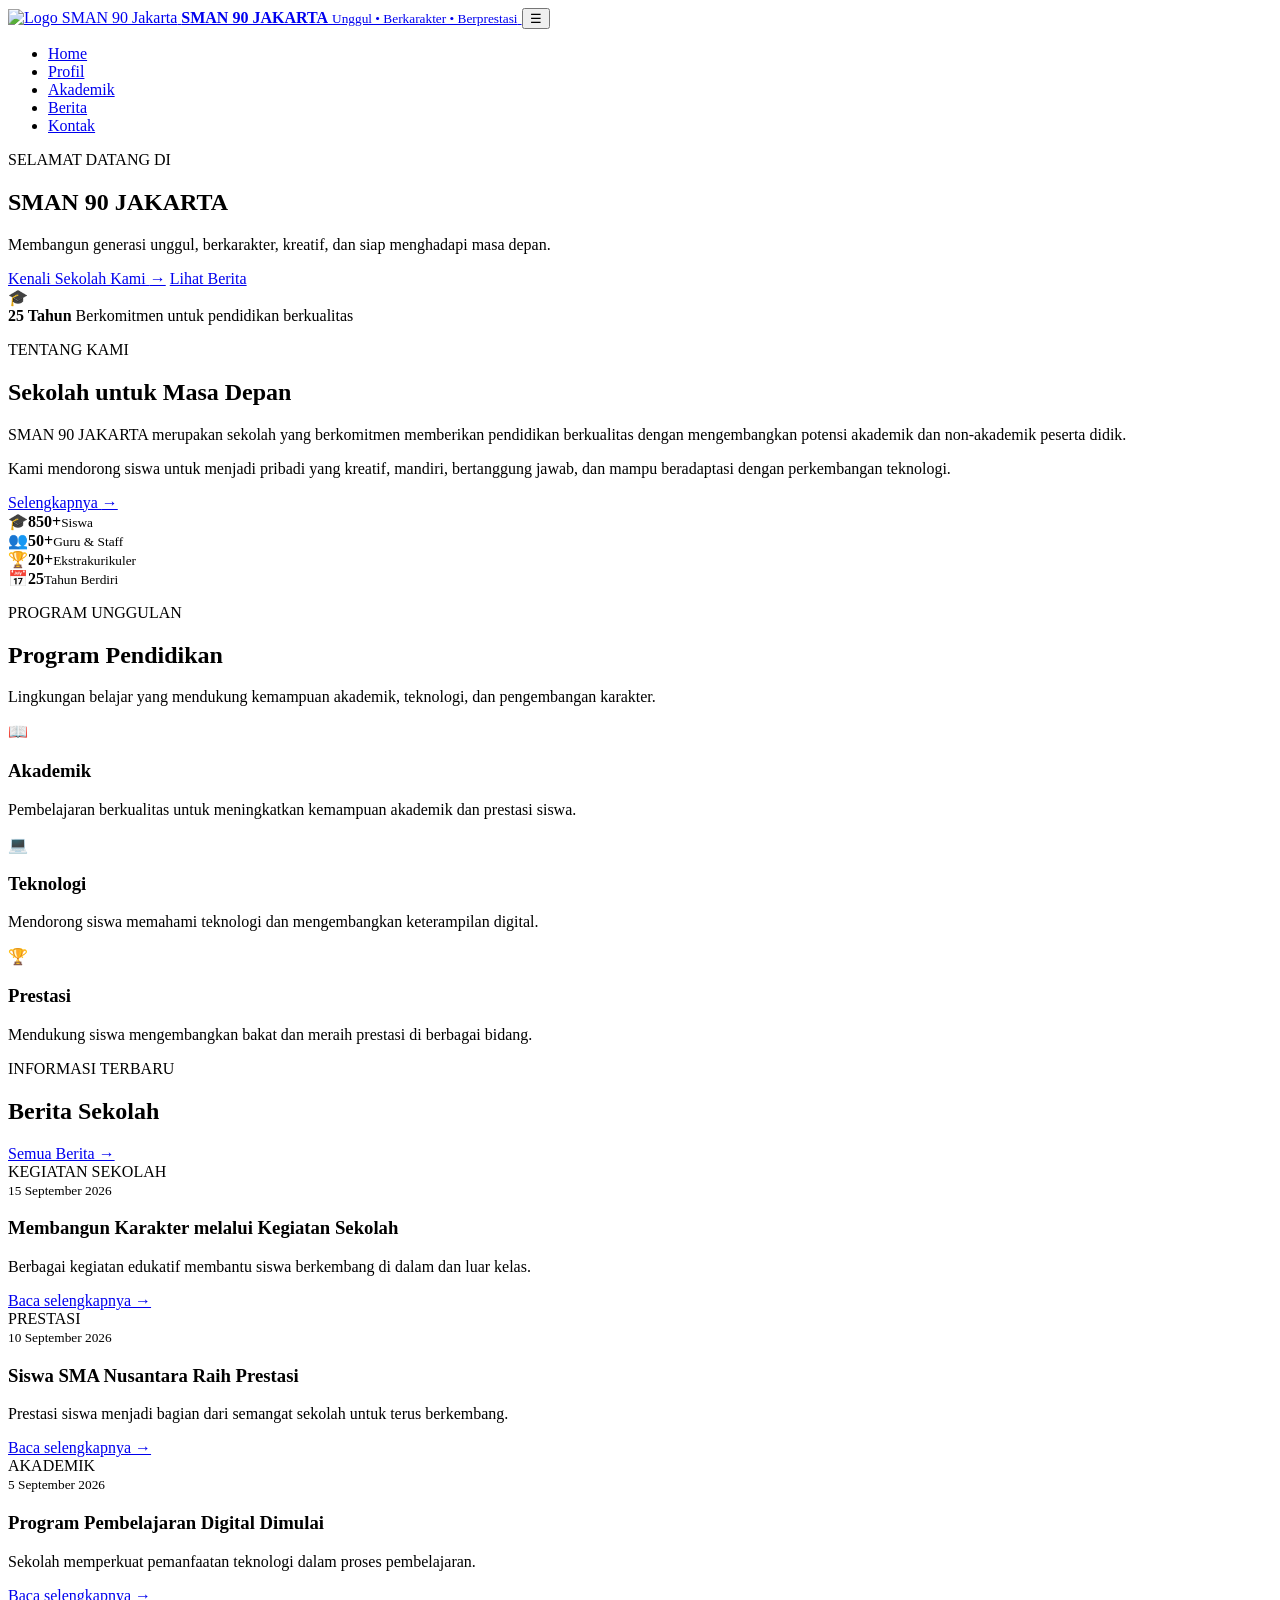
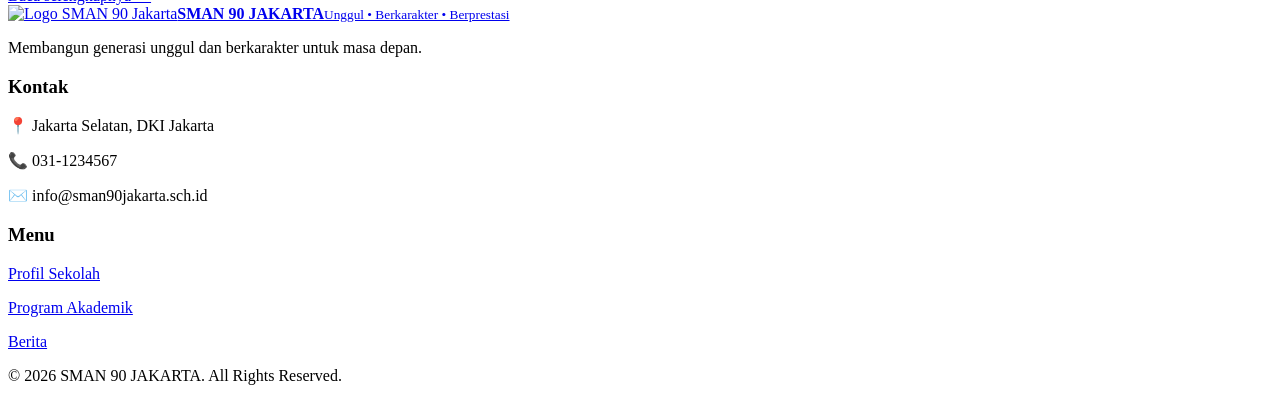
==== index.html @ 41b62a8b "Add files via upload" ====
<!DOCTYPE html>
<html lang="id">
<head>
  <meta charset="UTF-8">
  <meta name="viewport" content="width=device-width, initial-scale=1.0">
  <title>SMAN 90 JAKARTA | Sekolah Unggul dan Berkarakter</title>
  <link rel="stylesheet" href="css/style.css">
</head>
<body>

<header class="header">
  <nav class="navbar container">
    <a href="index.html" class="brand">
      <img class="brand-logo" src="images/LOGO.jpeg" alt="Logo SMAN 90 Jakarta">
      <span>
        <strong>SMAN 90 JAKARTA</strong>
        <small>Unggul • Berkarakter • Berprestasi</small>
      </span>
    </a>

    <button class="menu-toggle" id="menuToggle" aria-label="Buka menu">☰</button>

    <ul class="nav-menu" id="navMenu">
      <li><a class="active" href="index.html">Home</a></li>
      <li><a href="profil.html">Profil</a></li>
      <li><a href="#akademik">Akademik</a></li>
      <li><a href="#berita">Berita</a></li>
      <li><a href="#kontak">Kontak</a></li>
    </ul>
  </nav>
</header>

<main>
  <section class="hero">
    <div class="hero-overlay"></div>
    <div class="container hero-content">
      <div class="hero-copy">
        <p class="eyebrow light">SELAMAT DATANG DI</p>
        <h1>SMAN 90 JAKARTA</h1>
        <p class="hero-text">Membangun generasi unggul, berkarakter, kreatif, dan siap menghadapi masa depan.</p>
        <div class="hero-actions">
          <a class="btn btn-primary" href="profil.html">Kenali Sekolah Kami <span>→</span></a>
          <a class="btn btn-ghost" href="#berita">Lihat Berita</a>
        </div>
      </div>
      <div class="hero-card">
        <div class="mini-icon">🎓</div>
        <strong>25 Tahun</strong>
        <span>Berkomitmen untuk pendidikan berkualitas</span>
      </div>
    </div>
  </section>

  <section class="about section">
    <div class="container about-grid">
      <div>
        <p class="eyebrow">TENTANG KAMI</p>
        <h2>Sekolah untuk <span>Masa Depan</span></h2>
        <p class="lead">SMAN 90 JAKARTA merupakan sekolah yang berkomitmen memberikan pendidikan berkualitas dengan mengembangkan potensi akademik dan non-akademik peserta didik.</p>
        <p>Kami mendorong siswa untuk menjadi pribadi yang kreatif, mandiri, bertanggung jawab, dan mampu beradaptasi dengan perkembangan teknologi.</p>
        <a class="text-link" href="profil.html">Selengkapnya <span>→</span></a>
      </div>

      <div class="school-illustration">
        <div class="sun"></div>
        <div class="cloud cloud-1"></div>
        <div class="cloud cloud-2"></div>
        <div class="building">
          <div class="roof"></div>
          <div class="building-body">
            <div class="window-row">
              <i></i><i></i><i></i><i></i><i></i>
            </div>
            <div class="door"></div>
            <div class="window-row bottom">
              <i></i><i></i><i></i><i></i><i></i>
            </div>
          </div>
        </div>
        <div class="tree tree-left"></div>
        <div class="tree tree-right"></div>
        <div class="ground"></div>
      </div>
    </div>
  </section>

  <section class="stats">
    <div class="container stats-grid">
      <div class="stat"><span class="stat-icon">🎓</span><strong>850+</strong><small>Siswa</small></div>
      <div class="stat"><span class="stat-icon">👥</span><strong>50+</strong><small>Guru & Staff</small></div>
      <div class="stat"><span class="stat-icon">🏆</span><strong>20+</strong><small>Ekstrakurikuler</small></div>
      <div class="stat"><span class="stat-icon">📅</span><strong>25</strong><small>Tahun Berdiri</small></div>
    </div>
  </section>

  <section class="section soft" id="akademik">
    <div class="container">
      <div class="section-heading">
        <p class="eyebrow">PROGRAM UNGGULAN</p>
        <h2>Program Pendidikan</h2>
        <p>Lingkungan belajar yang mendukung kemampuan akademik, teknologi, dan pengembangan karakter.</p>
      </div>

      <div class="cards">
        <article class="card">
          <div class="card-icon blue">📖</div>
          <h3>Akademik</h3>
          <p>Pembelajaran berkualitas untuk meningkatkan kemampuan akademik dan prestasi siswa.</p>
        </article>
        <article class="card">
          <div class="card-icon green">💻</div>
          <h3>Teknologi</h3>
          <p>Mendorong siswa memahami teknologi dan mengembangkan keterampilan digital.</p>
        </article>
        <article class="card">
          <div class="card-icon orange">🏆</div>
          <h3>Prestasi</h3>
          <p>Mendukung siswa mengembangkan bakat dan meraih prestasi di berbagai bidang.</p>
        </article>
      </div>
    </div>
  </section>

  <section class="section" id="berita">
    <div class="container">
      <div class="section-heading row-heading">
        <div>
          <p class="eyebrow">INFORMASI TERBARU</p>
          <h2>Berita Sekolah</h2>
        </div>
        <a class="text-link" href="#berita">Semua Berita →</a>
      </div>

      <div class="news-grid">
        <article class="news-card">
          <div class="news-image image-one"><span>KEGIATAN SEKOLAH</span></div>
          <div class="news-body"><small>15 September 2026</small><h3>Membangun Karakter melalui Kegiatan Sekolah</h3><p>Berbagai kegiatan edukatif membantu siswa berkembang di dalam dan luar kelas.</p><a href="#berita">Baca selengkapnya →</a></div>
        </article>
        <article class="news-card">
          <div class="news-image image-two"><span>PRESTASI</span></div>
          <div class="news-body"><small>10 September 2026</small><h3>Siswa SMA Nusantara Raih Prestasi</h3><p>Prestasi siswa menjadi bagian dari semangat sekolah untuk terus berkembang.</p><a href="#berita">Baca selengkapnya →</a></div>
        </article>
        <article class="news-card">
          <div class="news-image image-three"><span>AKADEMIK</span></div>
          <div class="news-body"><small>5 September 2026</small><h3>Program Pembelajaran Digital Dimulai</h3><p>Sekolah memperkuat pemanfaatan teknologi dalam proses pembelajaran.</p><a href="#berita">Baca selengkapnya →</a></div>
        </article>
      </div>
    </div>
  </section>
</main>

<footer id="kontak">
  <div class="container footer-grid">
    <div><a href="index.html" class="brand footer-brand"><img class="brand-logo" src="images/LOGO.jpeg" alt="Logo SMAN 90 Jakarta"><span><strong>SMAN 90 JAKARTA</strong><small>Unggul • Berkarakter • Berprestasi</small></span></a><p>Membangun generasi unggul dan berkarakter untuk masa depan.</p></div>
    <div><h3>Kontak</h3><p>📍 Jakarta Selatan, DKI Jakarta</p><p>📞 031-1234567</p><p>✉️ info@sman90jakarta.sch.id</p></div>
    <div><h3>Menu</h3><p><a href="profil.html">Profil Sekolah</a></p><p><a href="#akademik">Program Akademik</a></p><p><a href="#berita">Berita</a></p></div>
  </div>
  <div class="copyright">© 2026 SMAN 90 JAKARTA. All Rights Reserved.</div>
</footer>

<script src="js/script.js"></script>
</body>
</html>
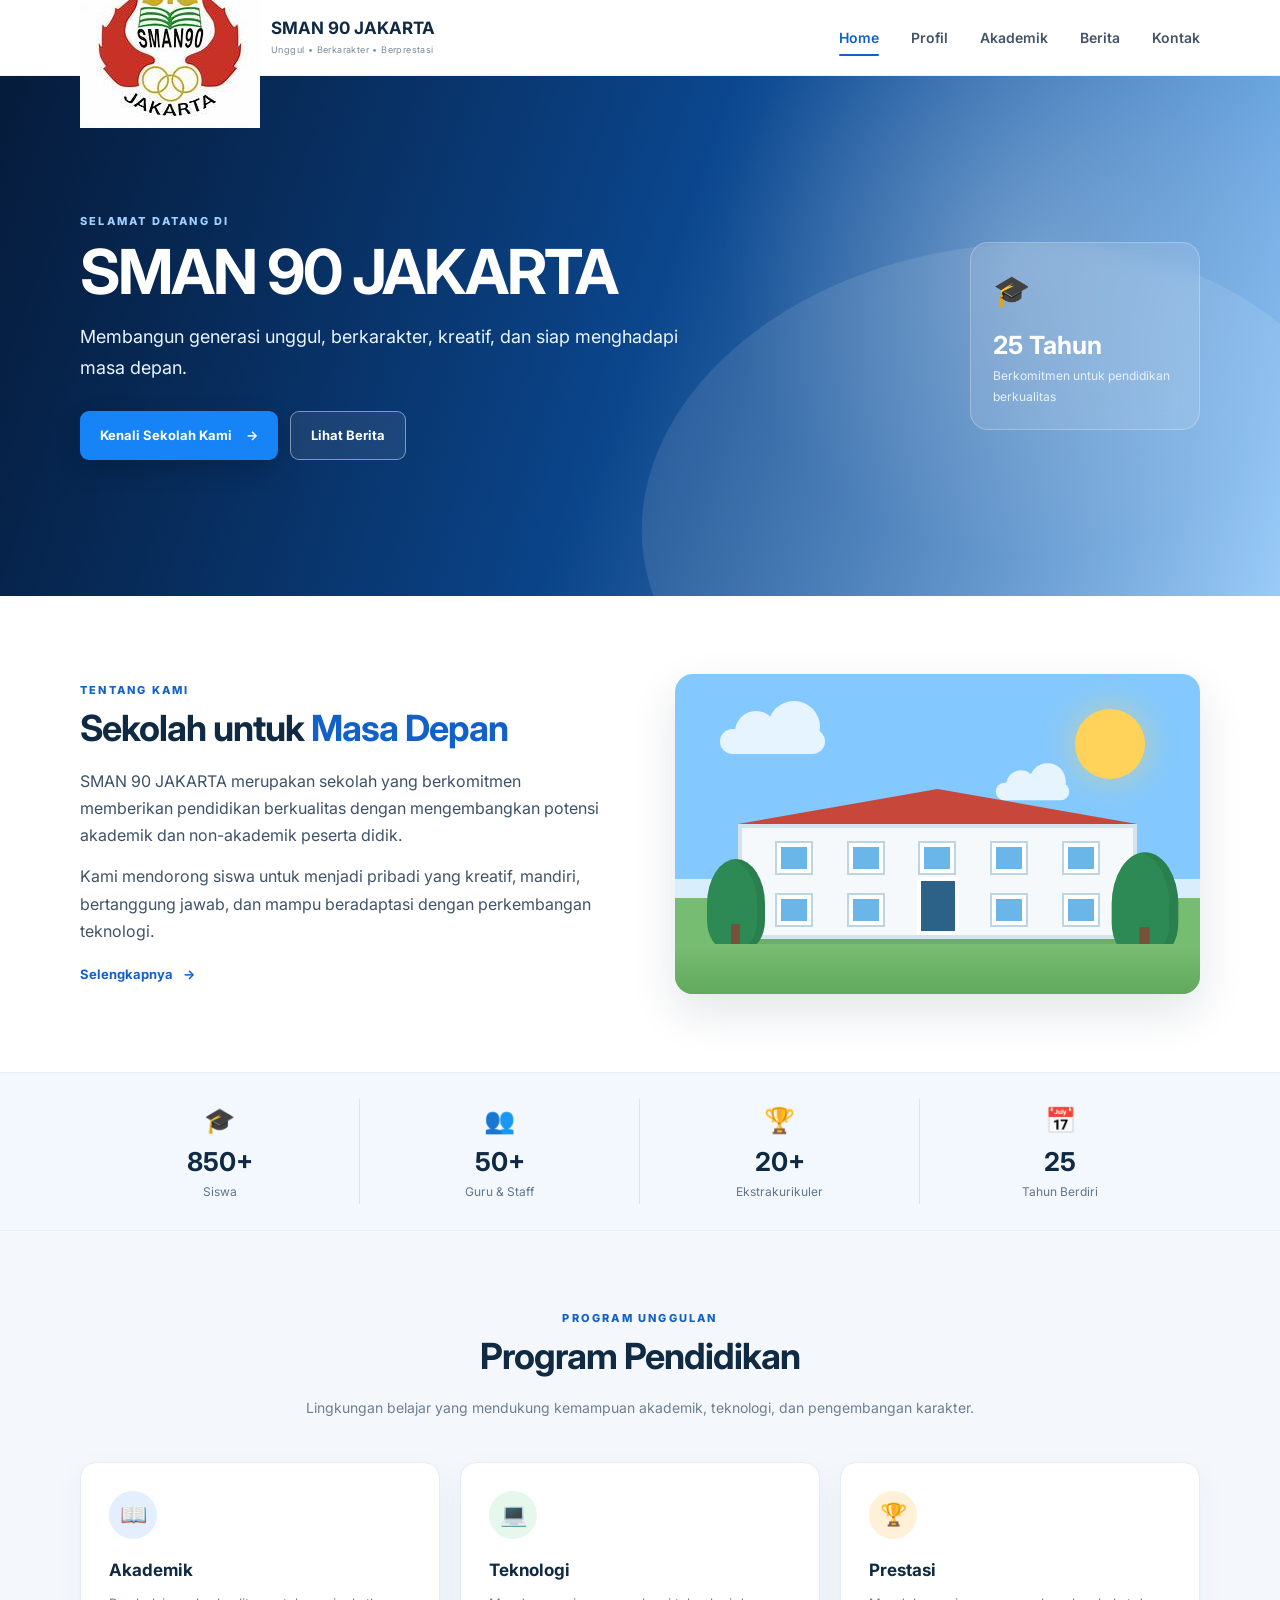
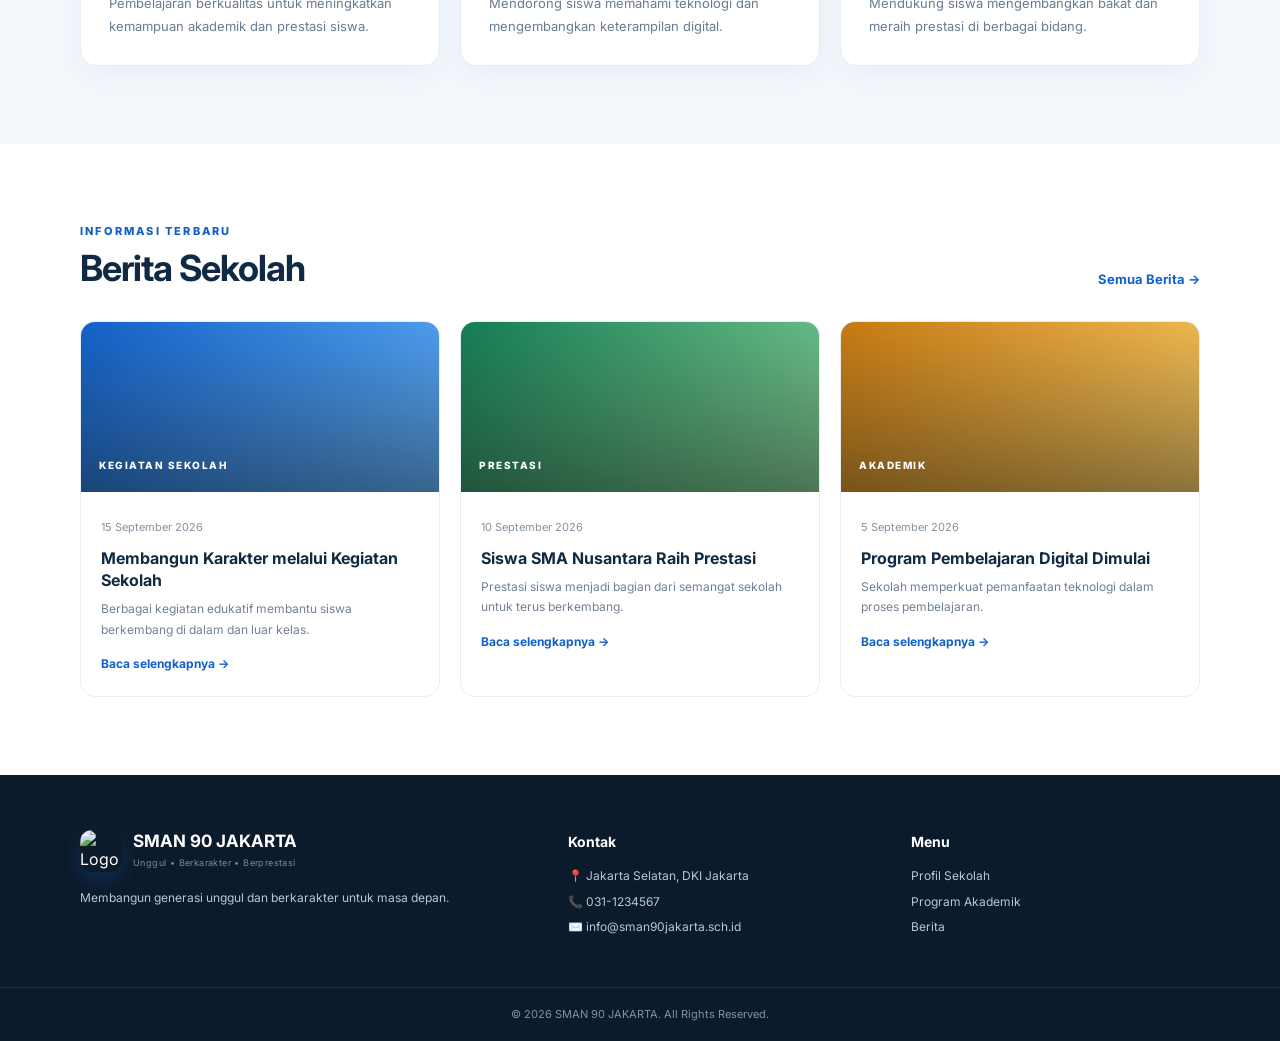
==== commit 043b7dd4: "Update index.html" ====
--- a/index.html
+++ b/index.html
@@ -4,14 +4,14 @@
   <meta charset="UTF-8">
   <meta name="viewport" content="width=device-width, initial-scale=1.0">
   <title>SMAN 90 JAKARTA | Sekolah Unggul dan Berkarakter</title>
-  <link rel="stylesheet" href="css/style.css">
+  <link rel="stylesheet" href="style.css">
 </head>
 <body>
 
 <header class="header">
   <nav class="navbar container">
     <a href="index.html" class="brand">
-      <img class="brand-logo" src="images/LOGO.jpeg" alt="Logo SMAN 90 Jakarta">
+      <img src="LOGO.jpeg" alt="Logo SMA N 90 Jakarta">
       <span>
         <strong>SMAN 90 JAKARTA</strong>
         <small>Unggul • Berkarakter • Berprestasi</small>
@@ -158,6 +158,6 @@
   <div class="copyright">© 2026 SMAN 90 JAKARTA. All Rights Reserved.</div>
 </footer>
 
-<script src="js/script.js"></script>
+<script src="script.js"></script>
 </body>
 </html>
--- a/style.css
+++ b/style.css
@@ -0,0 +1,83 @@
+@import url('https://fonts.googleapis.com/css2?family=Inter:wght@400;500;600;700;800&display=swap');
+
+:root{--blue:#1261c9;--dark:#102a43;--text:#425466;--muted:#718096;--soft:#f4f8fd;--border:#e5edf5;--white:#fff}
+*{margin:0;padding:0;box-sizing:border-box}
+html{scroll-behavior:smooth}
+body{font-family:'Inter',Arial,sans-serif;color:var(--text);line-height:1.7;background:#fff}
+a{color:inherit}
+.container{width:min(1120px,calc(100% - 40px));margin:auto}
+.header{height:76px;background:#fff;border-bottom:1px solid #edf1f5;position:sticky;top:0;z-index:1000}
+.navbar{height:76px;display:flex;align-items:center;justify-content:space-between}
+.brand{display:flex;align-items:center;gap:11px;text-decoration:none;color:var(--dark)}
+.brand-logo{width:42px;height:42px;border-radius:12px;object-fit:cover;display:block;box-shadow:0 7px 18px rgba(18,97,201,.25)}
+.brand strong{display:block;font-size:17px;line-height:1.1}
+.brand small{display:block;font-size:9px;color:#7b8a9a;letter-spacing:.4px;margin-top:4px}
+.nav-menu{display:flex;gap:32px;list-style:none;align-items:center}
+.nav-menu a{text-decoration:none;font-size:14px;font-weight:600;color:#425466;padding:27px 0;position:relative}
+.nav-menu a:hover,.nav-menu a.active{color:var(--blue)}
+.nav-menu a.active:after{content:'';position:absolute;left:0;right:0;bottom:17px;height:2px;background:var(--blue);border-radius:2px}
+.menu-toggle{display:none;border:0;background:transparent;font-size:26px;color:var(--dark);cursor:pointer}
+
+.hero{min-height:520px;position:relative;display:flex;align-items:center;overflow:hidden;background:linear-gradient(110deg,#071f42 0%,#0c4e9c 50%,#8ec5f7 100%)}
+.hero:after{content:'';position:absolute;right:-80px;bottom:-170px;width:720px;height:520px;border-radius:50%;background:rgba(255,255,255,.1);transform:rotate(-8deg)}
+.hero-overlay{position:absolute;inset:0;background:radial-gradient(circle at 80% 35%,rgba(255,255,255,.22),transparent 28%),linear-gradient(90deg,rgba(2,18,42,.28),transparent)}
+.hero-content{position:relative;z-index:2;display:flex;align-items:center;justify-content:space-between;gap:40px}
+.hero-copy{max-width:650px;color:#fff}
+.eyebrow{font-size:11px;font-weight:800;letter-spacing:2.2px;color:var(--blue);margin-bottom:7px}
+.eyebrow.light{color:#9fd0ff}
+.hero h1{font-size:62px;line-height:1.05;letter-spacing:-2px;margin:8px 0 18px;color:#fff}
+.hero h1 span{color:#68b7ff}
+.hero-text{font-size:18px;max-width:610px;color:#eaf4ff;margin-bottom:28px}
+.hero-actions{display:flex;gap:12px;flex-wrap:wrap}
+.btn{display:inline-flex;align-items:center;gap:14px;padding:12px 20px;border-radius:9px;text-decoration:none;font-size:13px;font-weight:700;transition:.2s}
+.btn-primary{background:#1683f7;color:#fff;box-shadow:0 9px 25px rgba(0,0,0,.18)}
+.btn-primary:hover{transform:translateY(-2px);background:#0e74df}
+.btn-ghost{border:1px solid rgba(255,255,255,.45);color:#fff;background:rgba(255,255,255,.08)}
+.hero-card{width:230px;padding:22px;border:1px solid rgba(255,255,255,.25);border-radius:18px;background:rgba(255,255,255,.12);backdrop-filter:blur(10px);color:#fff}
+.hero-card .mini-icon{font-size:30px;margin-bottom:8px}
+.hero-card strong{display:block;font-size:25px}
+.hero-card span{display:block;font-size:12px;color:#e7f3ff}
+
+.section{padding:78px 0}
+.about-grid{display:grid;grid-template-columns:1fr 1fr;gap:70px;align-items:center}
+.about h2,.section-heading h2{font-size:36px;line-height:1.2;color:var(--dark);letter-spacing:-1px;margin-bottom:18px}
+.about h2 span{color:var(--blue)}
+.lead{font-size:16px;color:#3e5267;margin-bottom:14px}
+.text-link{display:inline-block;color:var(--blue);text-decoration:none;font-weight:700;font-size:13px;margin-top:18px}
+.text-link span{margin-left:7px}
+.school-illustration{height:320px;border-radius:18px;overflow:hidden;position:relative;background:linear-gradient(#83c9ff 0 64%,#d8eefc 64% 70%,#76bd72 70% 100%);box-shadow:0 18px 45px rgba(16,42,67,.12)}
+.school-illustration.compact{height:280px}
+.sun{position:absolute;width:70px;height:70px;border-radius:50%;background:#ffd35a;right:55px;top:35px;box-shadow:0 0 35px rgba(255,211,90,.55)}
+.cloud{position:absolute;width:105px;height:25px;background:#fff;border-radius:30px;opacity:.8}
+.cloud:before,.cloud:after{content:'';position:absolute;background:#fff;border-radius:50%}
+.cloud:before{width:42px;height:42px;left:15px;top:-18px}.cloud:after{width:52px;height:52px;left:48px;top:-28px}
+.cloud-1{left:45px;top:55px}.cloud-2{right:115px;top:105px;transform:scale(.7)}
+.building{position:absolute;left:12%;right:12%;bottom:55px;height:150px}
+.roof{height:35px;background:#c7473b;clip-path:polygon(50% 0,100% 100%,0 100%);filter:drop-shadow(0 5px 0 rgba(112,47,38,.2))}
+.building-body{height:115px;background:#f5f9fc;border:4px solid #d4e4ee;position:relative;box-shadow:0 9px 0 rgba(0,0,0,.08)}
+.window-row{display:flex;justify-content:space-around;gap:7px;padding:15px 20px}.window-row i{display:block;width:34px;height:30px;background:#6bb6e8;border:4px solid #fff;box-shadow:0 0 0 2px #bdd4e3}.window-row.bottom{padding-top:7px}
+.door{position:absolute;width:42px;height:58px;background:#2d6288;bottom:0;left:50%;transform:translateX(-50%);border:4px solid #fff}
+.tree{position:absolute;width:58px;height:90px;bottom:45px;background:#2e8a55;border-radius:55% 55% 35% 35%;box-shadow:inset -8px 0 rgba(0,0,0,.08)}.tree:after{content:'';position:absolute;width:9px;height:55px;background:#765238;left:24px;top:65px}.tree-left{left:6%}.tree-right{right:5%;transform:scale(1.15)}
+.ground{position:absolute;bottom:0;left:0;right:0;height:50px;background:linear-gradient(#79be72,#61a95d)}
+
+.stats{background:#f2f8fe;border-top:1px solid #e4eff9;border-bottom:1px solid #e4eff9}
+.stats-grid{display:grid;grid-template-columns:repeat(4,1fr);padding:26px 0}
+.stat{text-align:center;border-right:1px solid #d8e5f1}.stat:last-child{border-right:0}
+.stat-icon{display:block;font-size:25px;margin-bottom:4px}.stat strong{display:block;color:var(--dark);font-size:26px;line-height:1.2}.stat small{color:#60758a;font-size:12px}
+
+.soft{background:var(--soft)}
+.section-heading{text-align:center;max-width:680px;margin:0 auto 42px}.section-heading>p:not(.eyebrow){font-size:14px;color:#6c7f91}.cards{display:grid;grid-template-columns:repeat(3,1fr);gap:20px}.card,.info-panel{background:#fff;border:1px solid var(--border);border-radius:16px;padding:28px;box-shadow:0 10px 30px rgba(20,60,100,.05)}.card-icon{width:48px;height:48px;border-radius:50%;display:grid;place-items:center;font-size:22px;margin-bottom:17px}.card-icon.blue{background:#e3efff}.card-icon.green{background:#e6f7ec}.card-icon.orange{background:#fff0d8}.card h3{color:var(--dark);font-size:17px;margin-bottom:8px}.card p{font-size:13px;color:#6a7c8f}
+
+.row-heading{display:flex;justify-content:space-between;align-items:end;text-align:left;max-width:none;margin-bottom:30px}.row-heading h2{margin-bottom:0}
+.news-grid{display:grid;grid-template-columns:repeat(3,1fr);gap:20px}.news-card{overflow:hidden;border:1px solid var(--border);border-radius:15px;background:#fff}.news-image{height:170px;position:relative;display:flex;align-items:end;padding:18px;background-size:cover}.news-image:before{content:'';position:absolute;inset:0;background:linear-gradient(transparent,rgba(0,0,0,.45))}.news-image span{position:relative;color:#fff;font-size:10px;font-weight:800;letter-spacing:1.5px}.image-one{background:linear-gradient(135deg,#1261c9,#68b7ff)}.image-two{background:linear-gradient(135deg,#147d54,#8ad69b)}.image-three{background:linear-gradient(135deg,#c77a12,#ffd26a)}
+.news-body{padding:20px}.news-body small{color:#8392a2;font-size:11px}.news-body h3{color:var(--dark);font-size:16px;line-height:1.4;margin:8px 0}.news-body p{font-size:12px;color:#718096}.news-body a{display:inline-block;margin-top:14px;color:var(--blue);font-size:12px;font-weight:700;text-decoration:none}
+
+.page-hero{padding:70px 0;background:linear-gradient(110deg,#082a56,#1261c9);color:#fff}.page-hero h1{font-size:46px;line-height:1.1;margin:5px 0 10px}.page-hero p:last-child{color:#d9edff;max-width:650px}.vision-grid{display:grid;grid-template-columns:1fr 1fr;gap:22px}.info-panel h3{font-size:20px;color:var(--dark);margin-bottom:8px}.info-panel p{font-size:14px}
+
+footer{background:#0c1b2b;color:#b8c7d6;padding-top:55px}.footer-grid{display:grid;grid-template-columns:1.5fr 1fr 1fr;gap:55px;padding-bottom:45px}.footer-brand{color:#fff;margin-bottom:16px}.footer-grid h3{color:#fff;font-size:14px;margin-bottom:12px}.footer-grid p{font-size:12px;margin:5px 0}.footer-grid a{text-decoration:none}.copyright{border-top:1px solid rgba(255,255,255,.1);text-align:center;padding:17px;font-size:11px;color:#7f91a5}
+
+@media(max-width:800px){
+  .header,.navbar{height:68px}.nav-menu{display:none;position:absolute;left:0;right:0;top:68px;background:#fff;padding:10px 20px;border-bottom:1px solid var(--border);box-shadow:0 12px 25px rgba(0,0,0,.08);flex-direction:column;gap:0;align-items:stretch}.nav-menu.show{display:flex}.nav-menu li{border-bottom:1px solid #f0f3f6}.nav-menu a{display:block;padding:13px 0}.nav-menu a.active:after{display:none}.menu-toggle{display:block}
+  .hero{min-height:590px}.hero-content{align-items:flex-start;flex-direction:column;padding-top:70px}.hero h1{font-size:48px}.hero-card{width:100%;max-width:330px}.about-grid{grid-template-columns:1fr;gap:35px}.stats-grid{grid-template-columns:1fr 1fr;gap:22px}.stat{border-right:0}.cards,.news-grid,.vision-grid{grid-template-columns:1fr}.row-heading{align-items:flex-start;gap:15px;flex-direction:column}.footer-grid{grid-template-columns:1fr;gap:28px}
+}
+@media(max-width:450px){.container{width:min(100% - 28px,1120px)}.hero h1{font-size:40px}.hero-text{font-size:15px}.section{padding:58px 0}.about h2,.section-heading h2{font-size:29px}.stats strong{font-size:23px}}
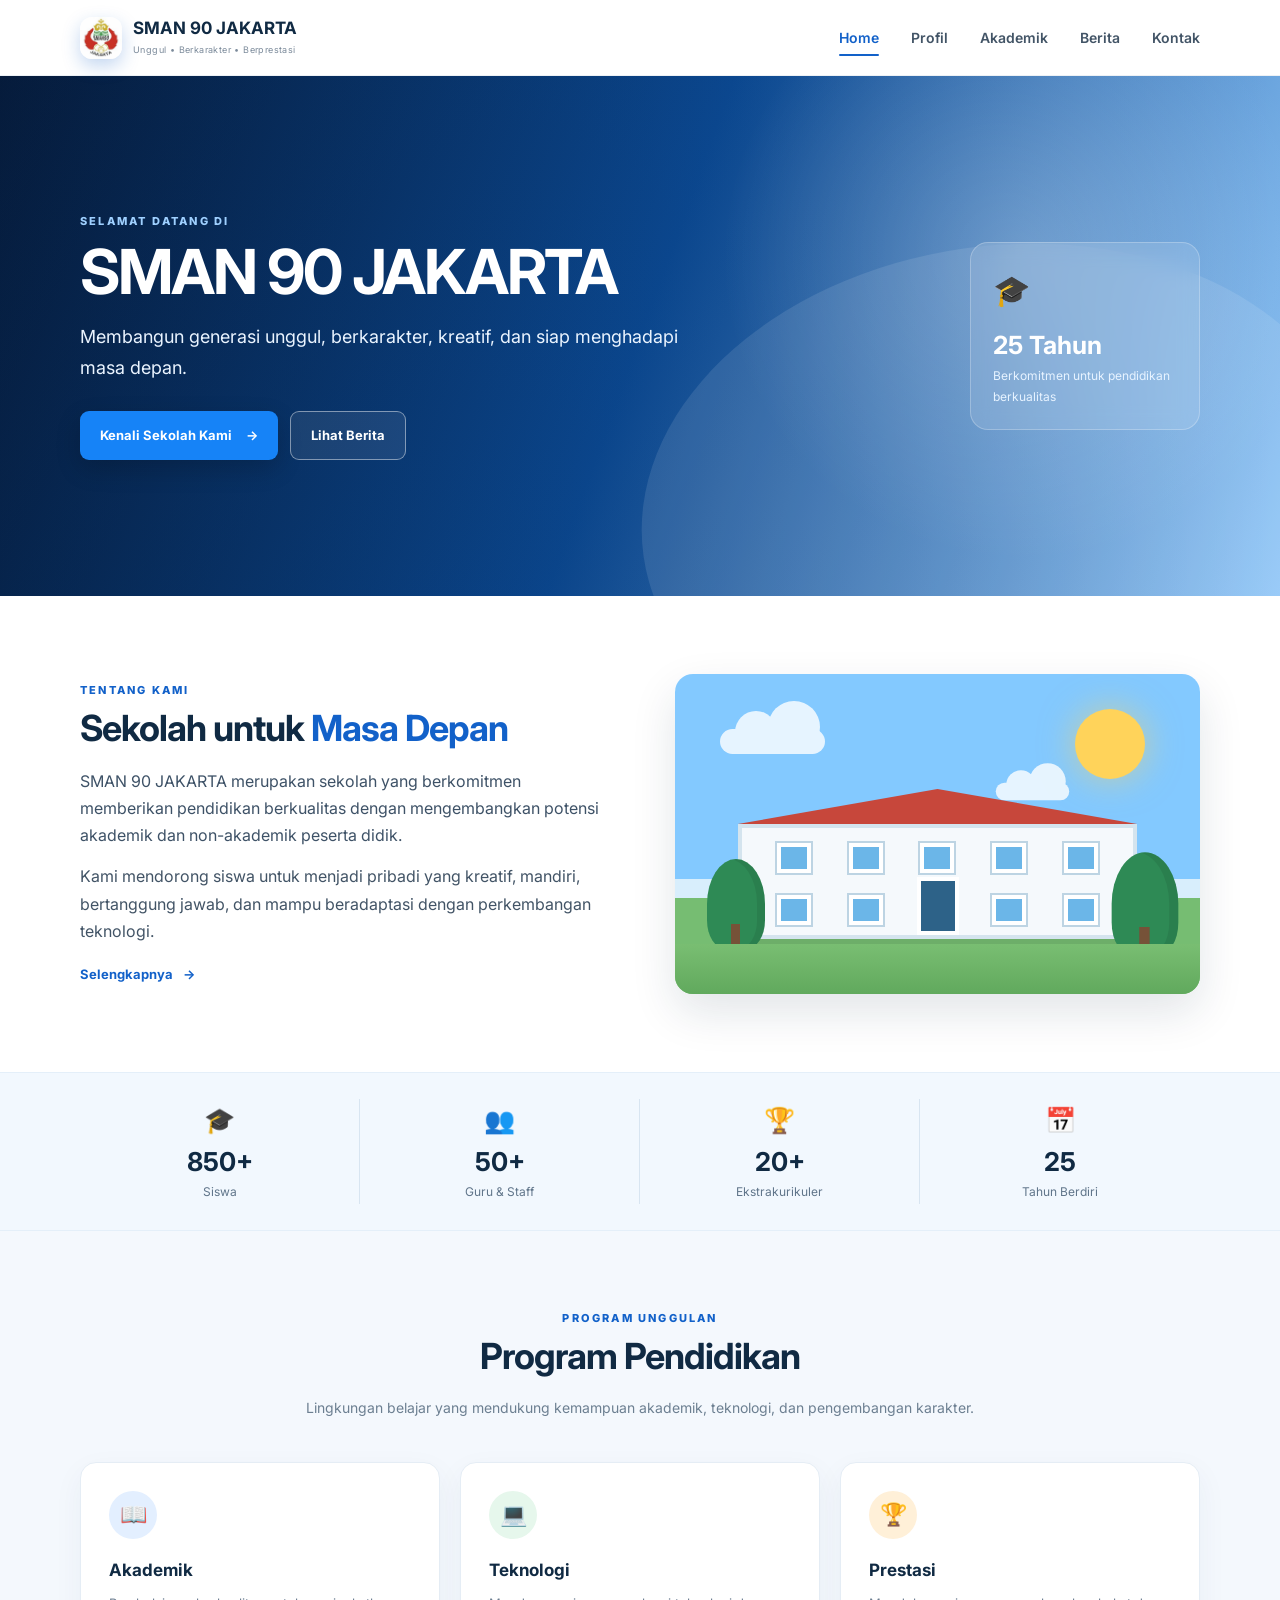
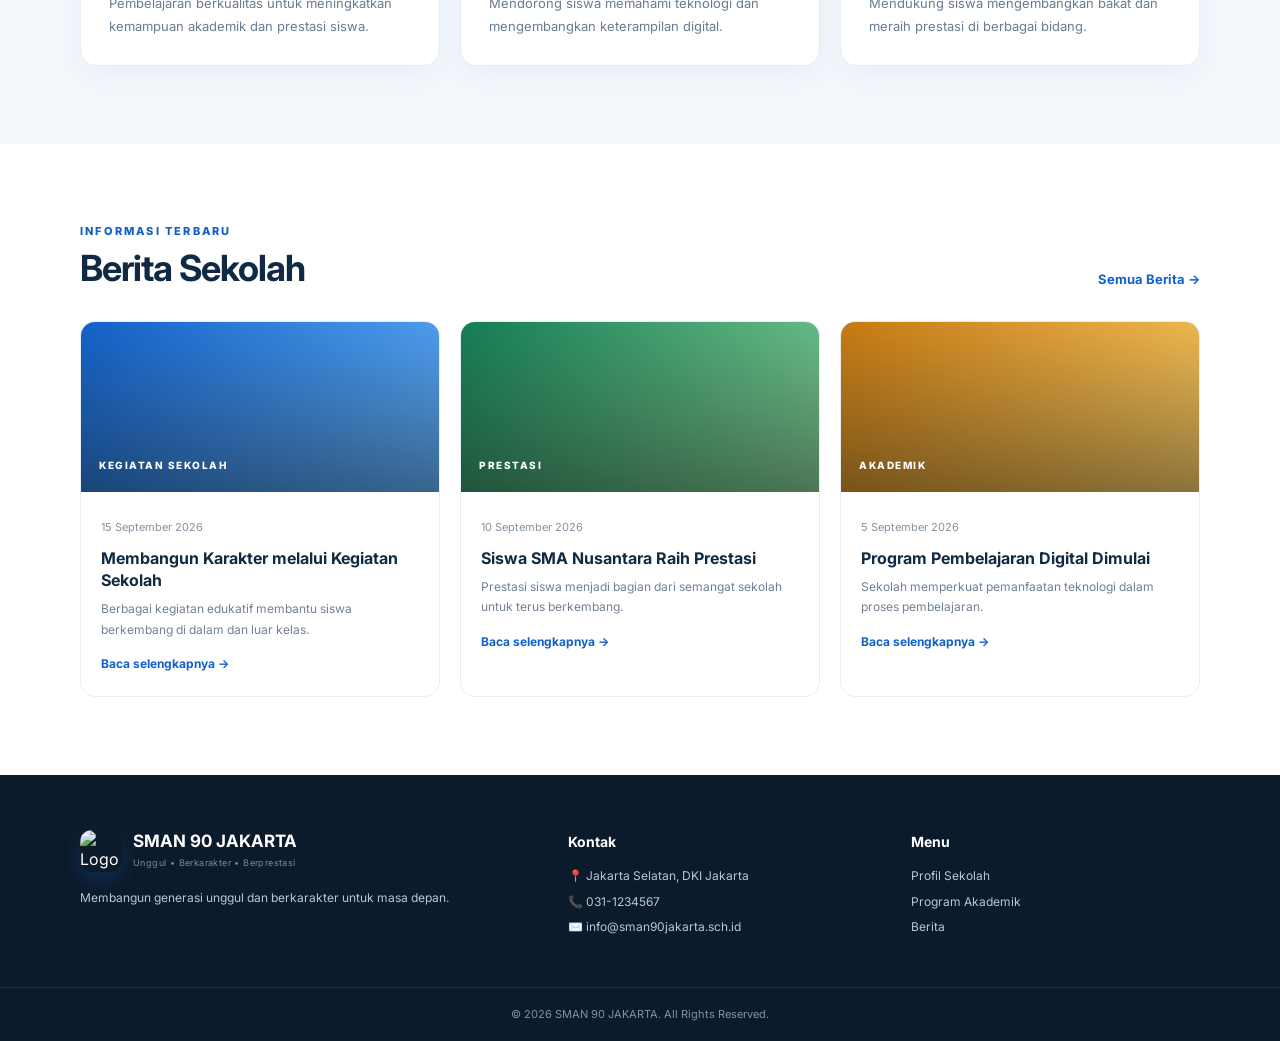
==== commit abb6917e: "Update index.html" ====
--- a/index.html
+++ b/index.html
@@ -11,7 +11,7 @@
 <header class="header">
   <nav class="navbar container">
     <a href="index.html" class="brand">
-      <img src="LOGO.jpeg" alt="Logo SMA N 90 Jakarta">
+      <img class="brand-logo" img src="LOGO.jpeg" alt="Logo SMAN 90 Jakarta">
       <span>
         <strong>SMAN 90 JAKARTA</strong>
         <small>Unggul • Berkarakter • Berprestasi</small>
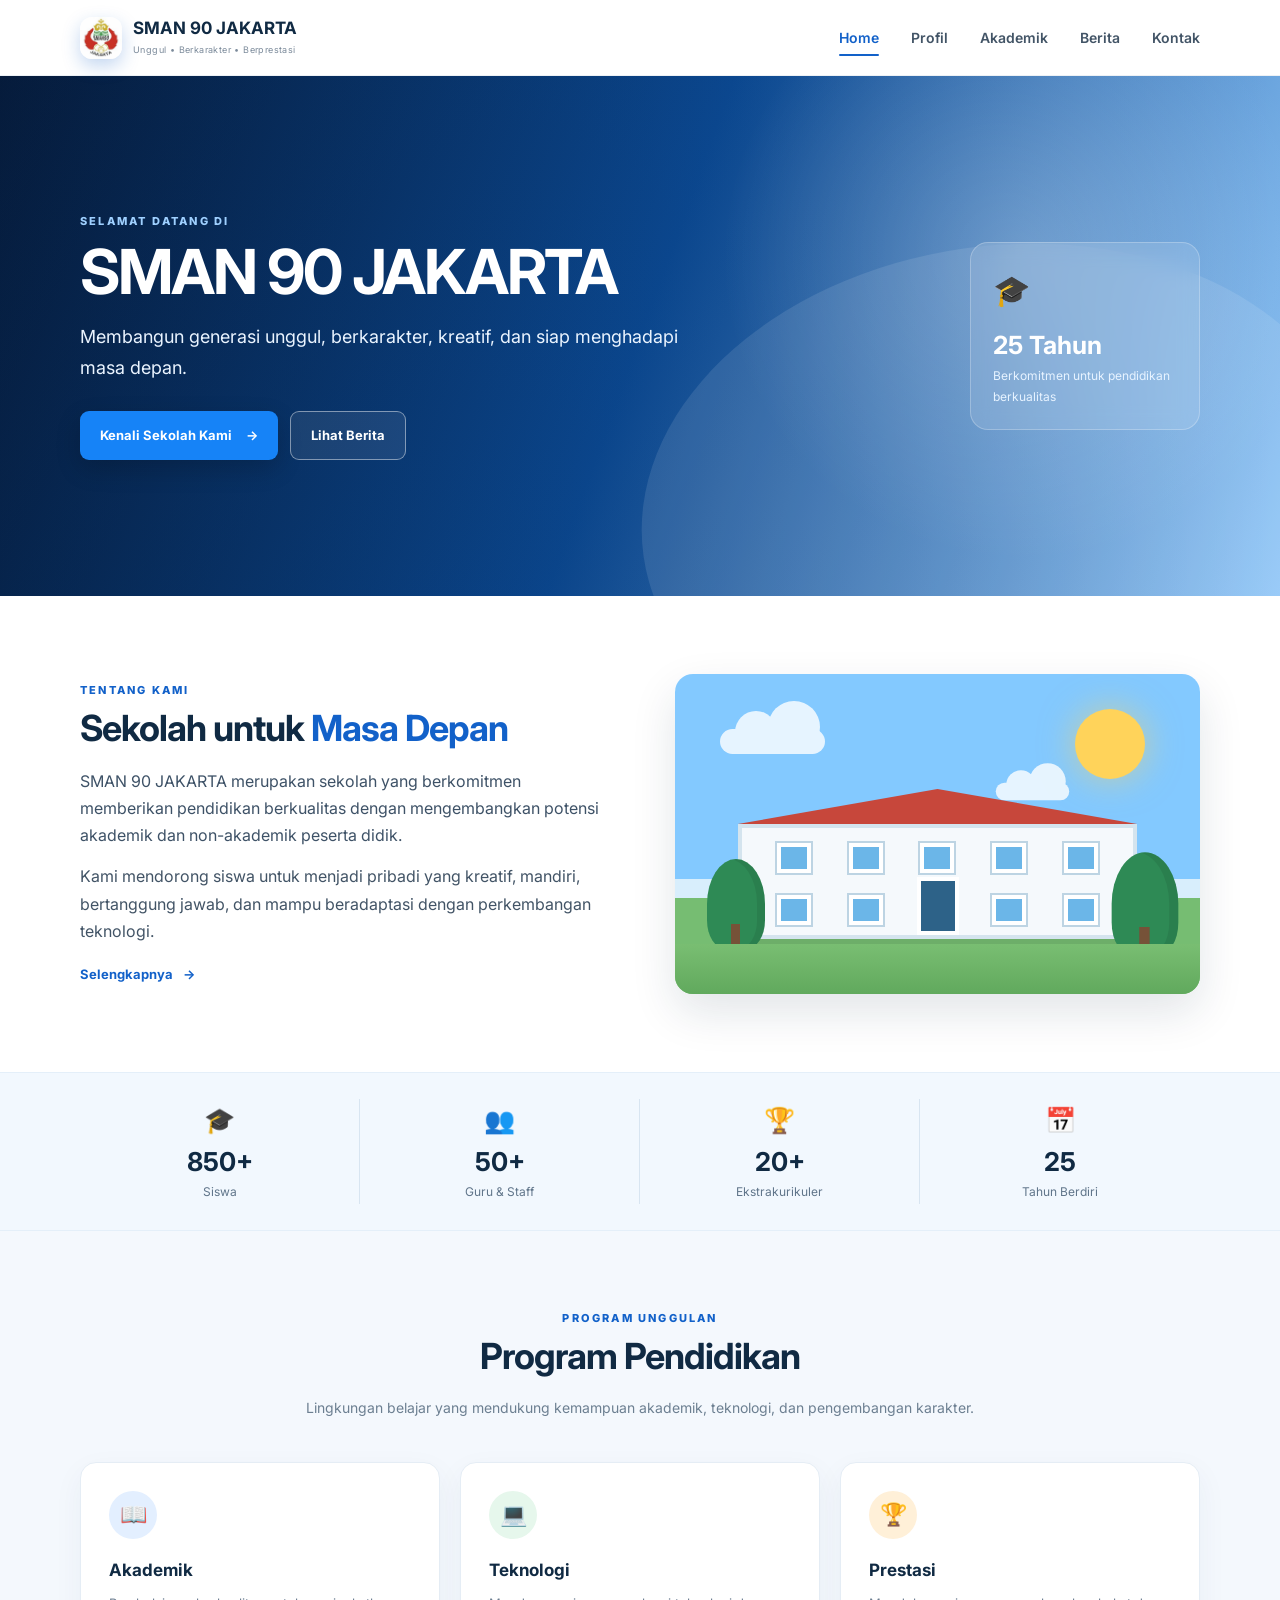
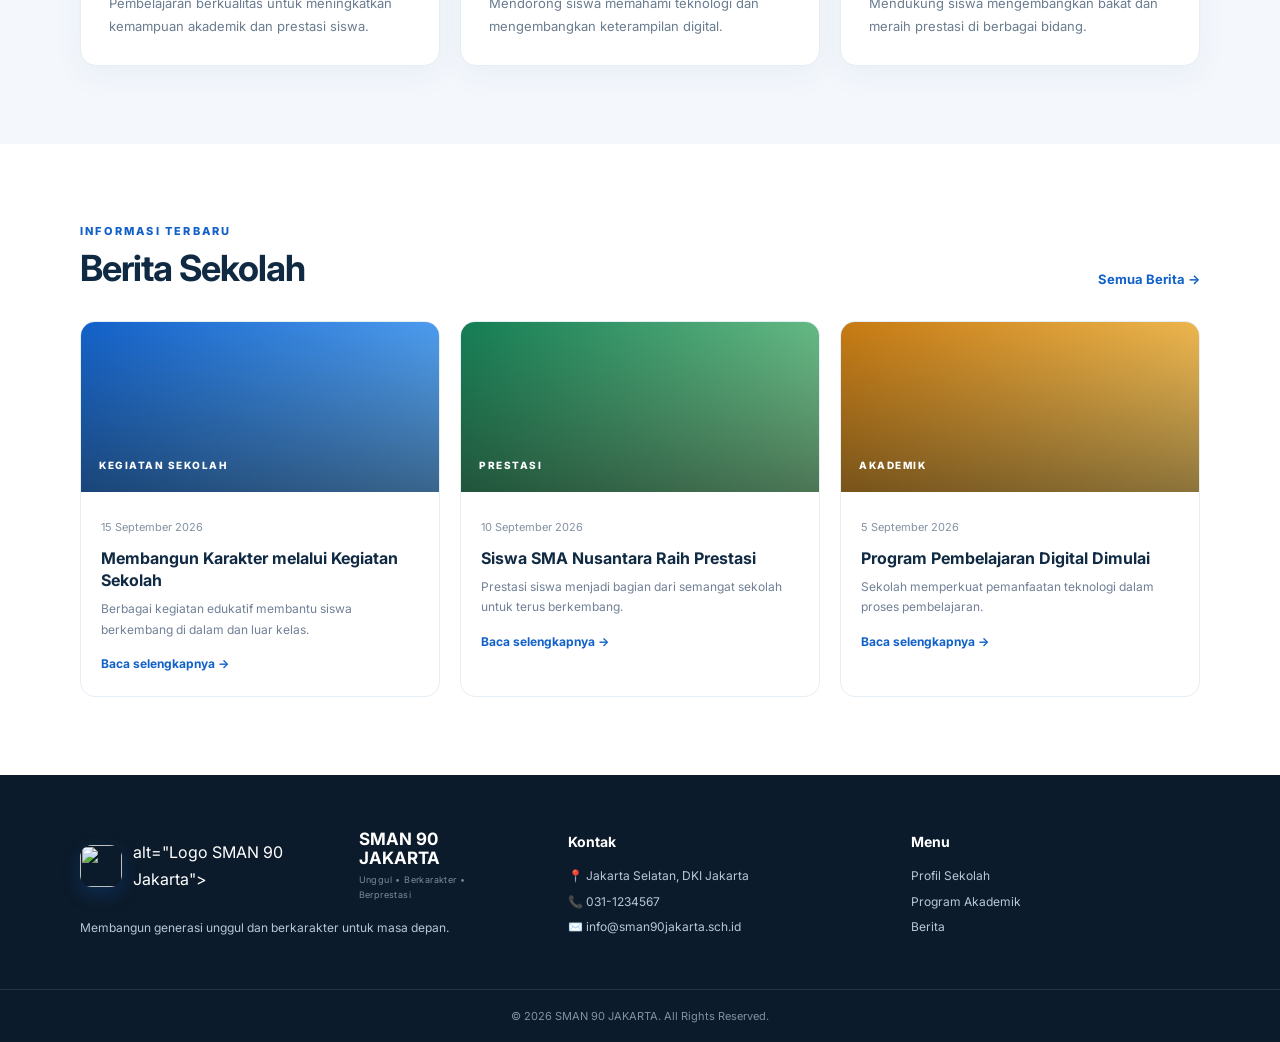
==== commit 00f9647e: "Update index.html" ====
--- a/index.html
+++ b/index.html
@@ -151,7 +151,7 @@
 
 <footer id="kontak">
   <div class="container footer-grid">
-    <div><a href="index.html" class="brand footer-brand"><img class="brand-logo" src="images/LOGO.jpeg" alt="Logo SMAN 90 Jakarta"><span><strong>SMAN 90 JAKARTA</strong><small>Unggul • Berkarakter • Berprestasi</small></span></a><p>Membangun generasi unggul dan berkarakter untuk masa depan.</p></div>
+    <div><a href="index.html" class="brand footer-brand"><img class="brand-logo" <img src="logo.jpeg"> alt="Logo SMAN 90 Jakarta"><span><strong>SMAN 90 JAKARTA</strong><small>Unggul • Berkarakter • Berprestasi</small></span></a><p>Membangun generasi unggul dan berkarakter untuk masa depan.</p></div>
     <div><h3>Kontak</h3><p>📍 Jakarta Selatan, DKI Jakarta</p><p>📞 031-1234567</p><p>✉️ info@sman90jakarta.sch.id</p></div>
     <div><h3>Menu</h3><p><a href="profil.html">Profil Sekolah</a></p><p><a href="#akademik">Program Akademik</a></p><p><a href="#berita">Berita</a></p></div>
   </div>
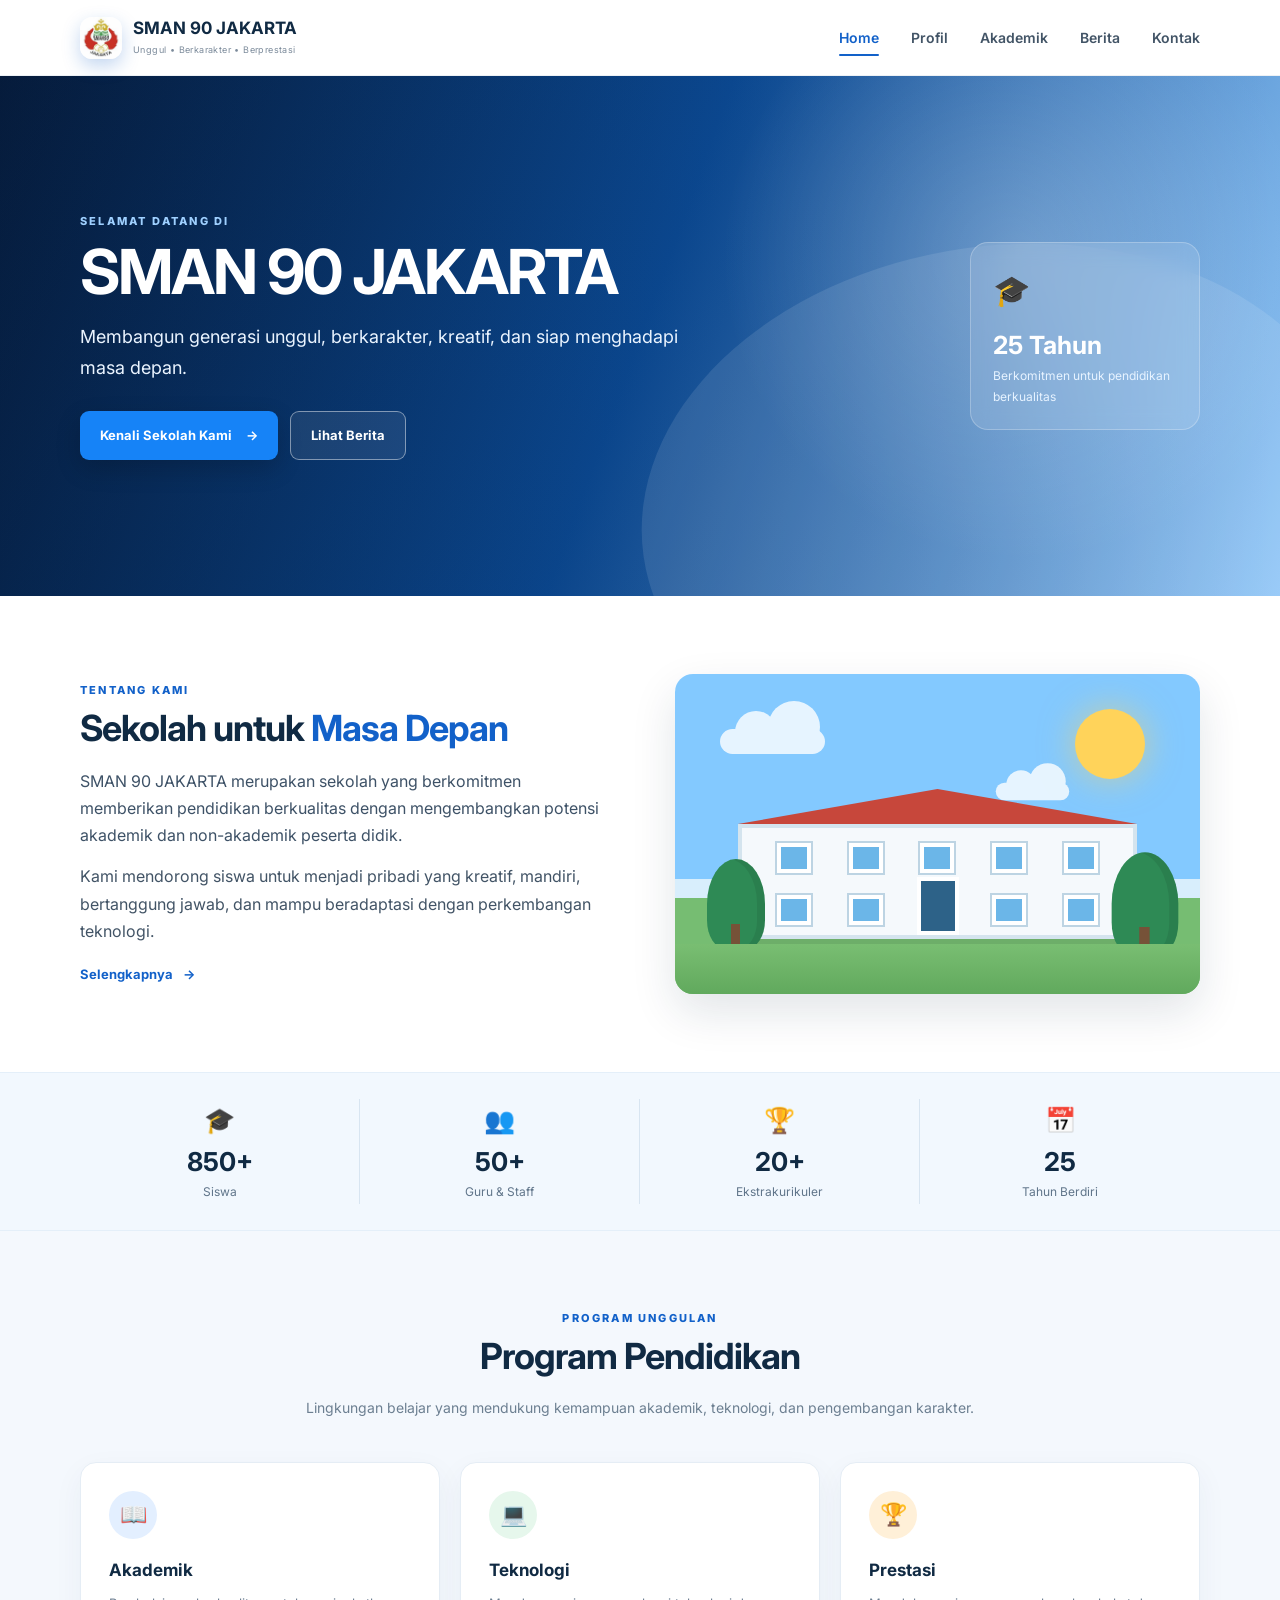
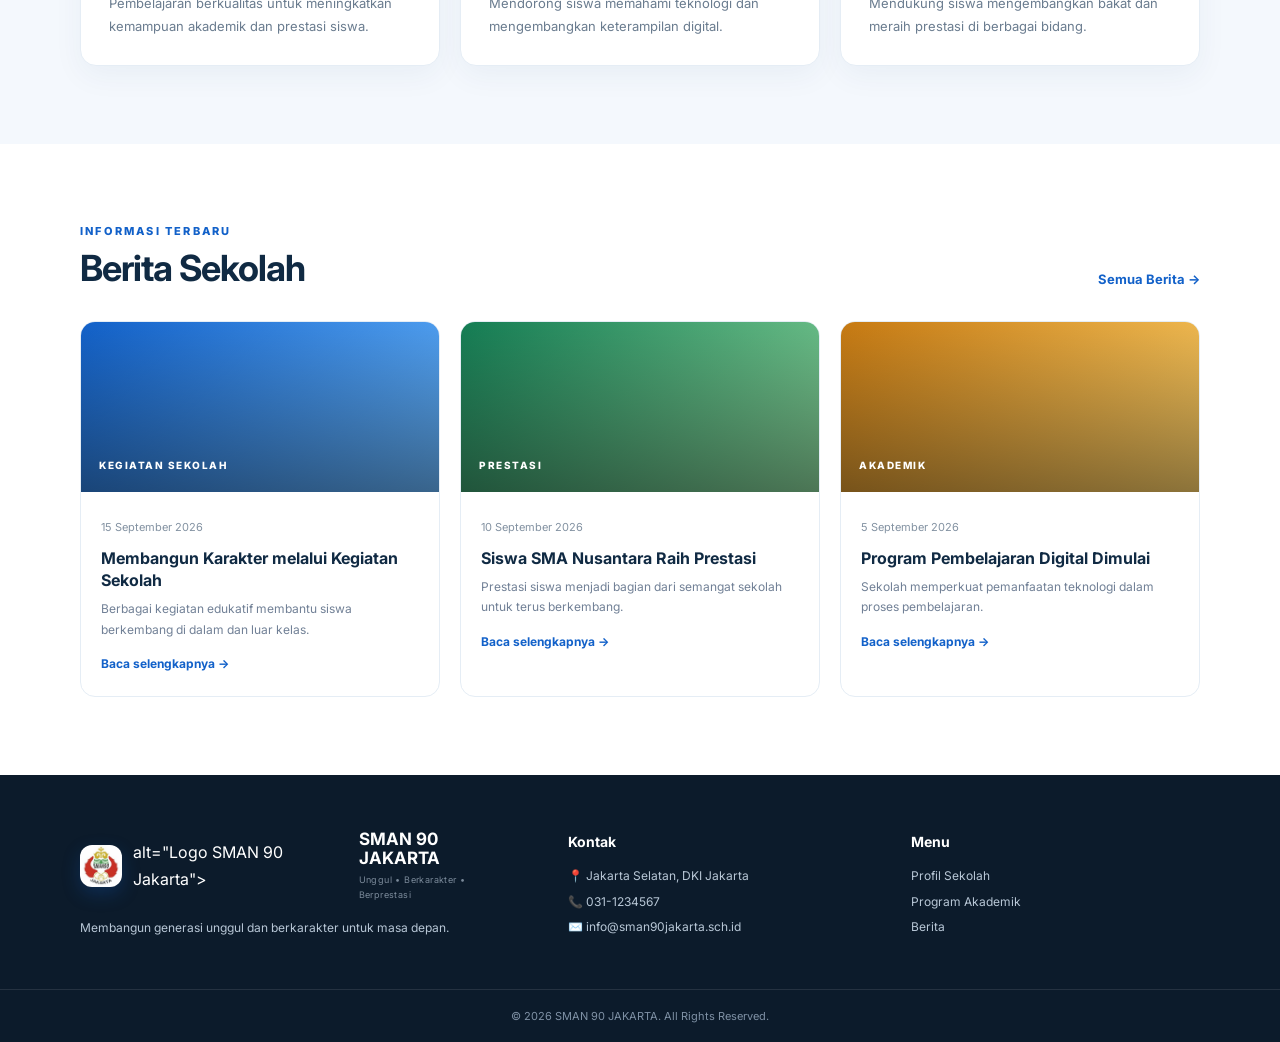
==== commit 257c990a: "Update index.html" ====
--- a/index.html
+++ b/index.html
@@ -151,7 +151,7 @@
 
 <footer id="kontak">
   <div class="container footer-grid">
-    <div><a href="index.html" class="brand footer-brand"><img class="brand-logo" <img src="logo.jpeg"> alt="Logo SMAN 90 Jakarta"><span><strong>SMAN 90 JAKARTA</strong><small>Unggul • Berkarakter • Berprestasi</small></span></a><p>Membangun generasi unggul dan berkarakter untuk masa depan.</p></div>
+    <div><a href="index.html" class="brand footer-brand"><img class="brand-logo" <img src="LOGO.jpeg"> alt="Logo SMAN 90 Jakarta"><span><strong>SMAN 90 JAKARTA</strong><small>Unggul • Berkarakter • Berprestasi</small></span></a><p>Membangun generasi unggul dan berkarakter untuk masa depan.</p></div>
     <div><h3>Kontak</h3><p>📍 Jakarta Selatan, DKI Jakarta</p><p>📞 031-1234567</p><p>✉️ info@sman90jakarta.sch.id</p></div>
     <div><h3>Menu</h3><p><a href="profil.html">Profil Sekolah</a></p><p><a href="#akademik">Program Akademik</a></p><p><a href="#berita">Berita</a></p></div>
   </div>
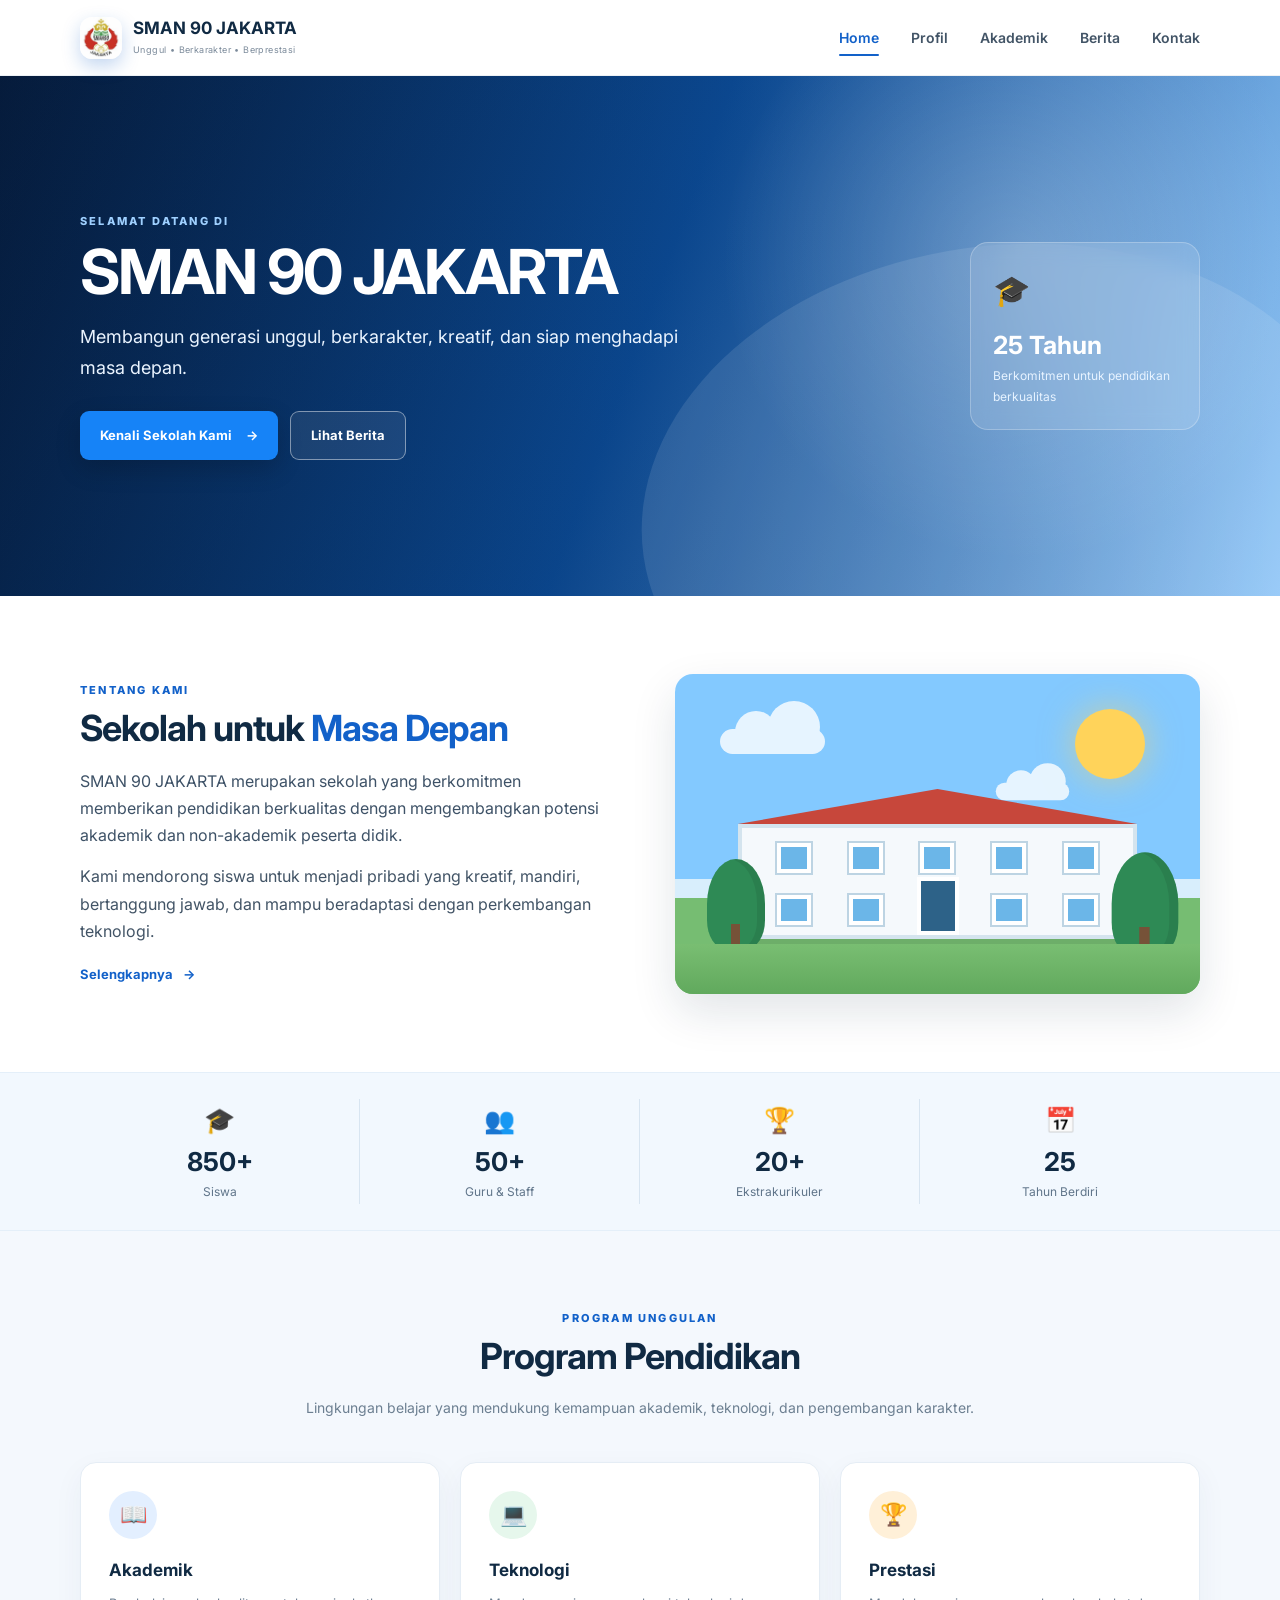
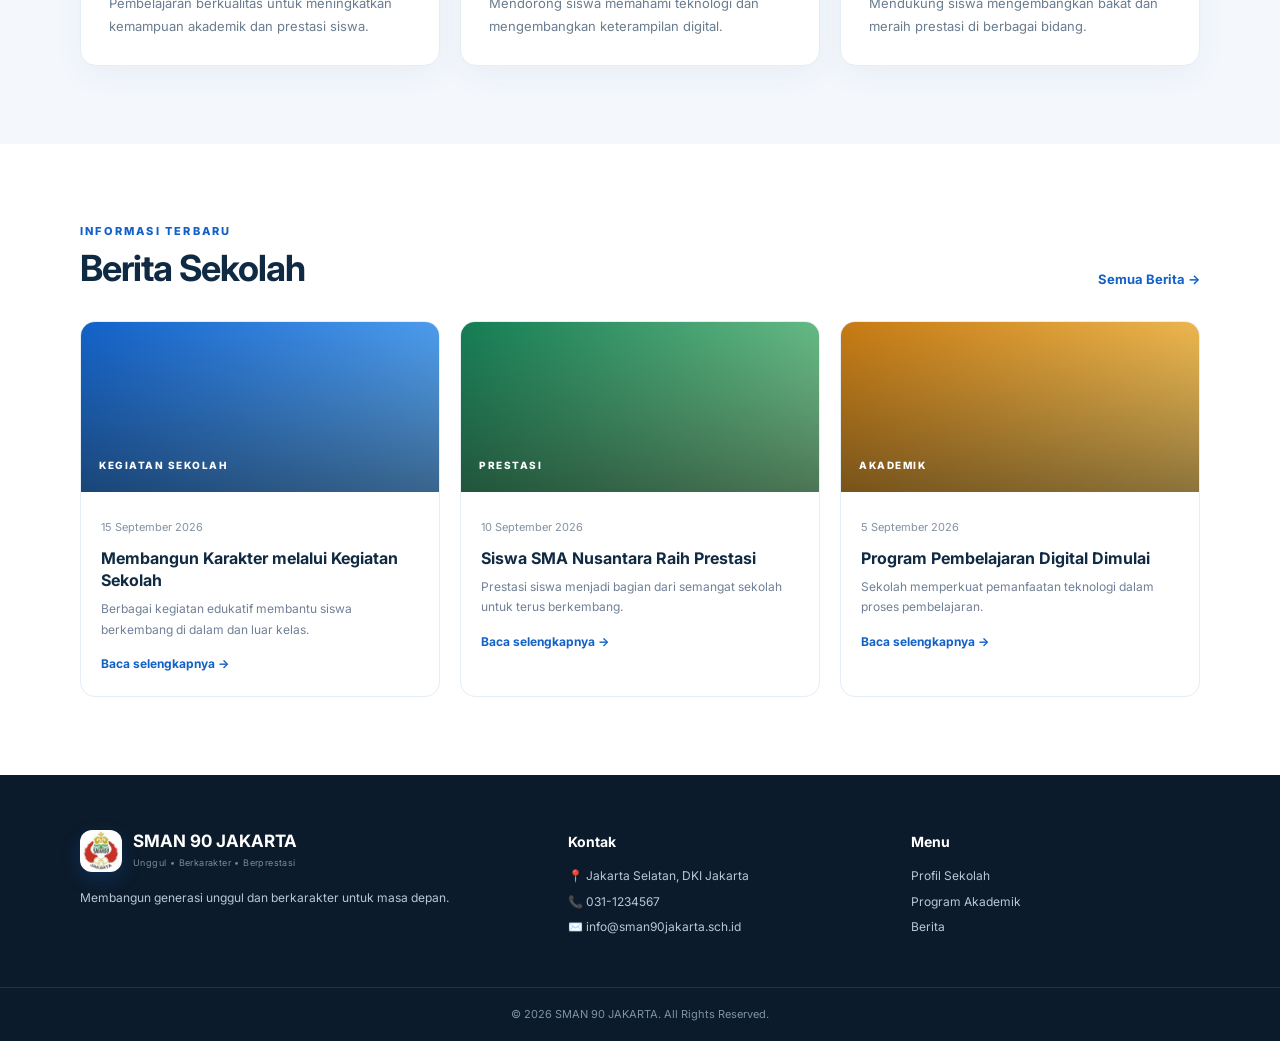
==== commit f3cc0303: "Update index.html" ====
--- a/index.html
+++ b/index.html
@@ -151,7 +151,7 @@
 
 <footer id="kontak">
   <div class="container footer-grid">
-    <div><a href="index.html" class="brand footer-brand"><img class="brand-logo" <img src="LOGO.jpeg"> alt="Logo SMAN 90 Jakarta"><span><strong>SMAN 90 JAKARTA</strong><small>Unggul • Berkarakter • Berprestasi</small></span></a><p>Membangun generasi unggul dan berkarakter untuk masa depan.</p></div>
+    <div><a href="index.html" class="brand footer-brand"><img class="brand-logo" img src="LOGO.jpeg" alt="Logo SMAN 90 Jakarta"><span><strong>SMAN 90 JAKARTA</strong><small>Unggul • Berkarakter • Berprestasi</small></span></a><p>Membangun generasi unggul dan berkarakter untuk masa depan.</p></div>
     <div><h3>Kontak</h3><p>📍 Jakarta Selatan, DKI Jakarta</p><p>📞 031-1234567</p><p>✉️ info@sman90jakarta.sch.id</p></div>
     <div><h3>Menu</h3><p><a href="profil.html">Profil Sekolah</a></p><p><a href="#akademik">Program Akademik</a></p><p><a href="#berita">Berita</a></p></div>
   </div>
